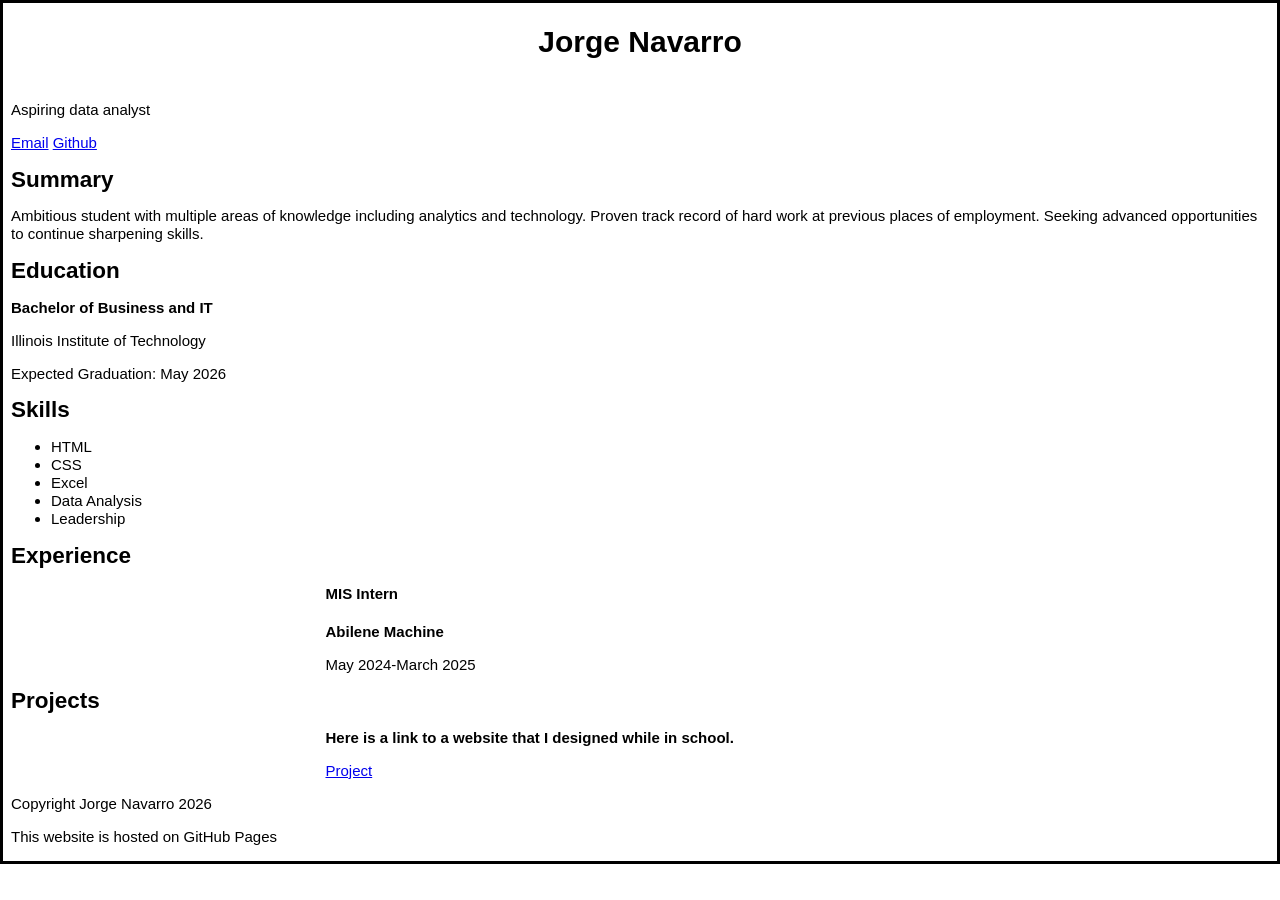
==== Lab1/index.html @ 214402af "make headers bigger" ====
<!DOCTYPE html>
<html lang="en">
<head>
  <meta charset="UTF-8">
  <title>Lab 1 Resume</title>
  <link rel="stylesheet" href="style.css">
</head>
<body>
  <header>
    <h1>Jorge Navarro</h1>
    <p>Aspiring data analyst</p>
    <a href="mailto:jnavarro11@hawk.illinoistech.edu">Email</a>
    <a href="https://github.com/jorgenavarro1">Github</a>
  </header>
  
  <section>
    <h2>Summary</h2>
    <p>Ambitious student with multiple areas of knowledge including analytics and technology. Proven track record of hard work at previous places of employment. Seeking advanced opportunities to continue sharpening skills. </p>
  </section>
  
  <section>
    <h2>Education</h2>
    <p><strong>Bachelor of Business and IT</strong></p>
    <p>Illinois Institute of Technology</p>
    <p>Expected Graduation: May 2026</p>
    </section>

  <section>
    <h2>Skills</h2>
    <ul class="skills">
      <li>HTML</li>
      <li>CSS</li>
      <li>Excel</li>
      <li>Data Analysis</li>
      <li>Leadership</li>
    </ul>
  </section>

  <section>
    <h2>Experience</h2>
    <div class="Experience">
      <h4>MIS Intern</h4>
      <p><strong>Abilene Machine</strong></p>
      <p>May 2024-March 2025</p>
    </div>
  </section>

  <section>
    <h2>Projects</h2>
    <div class="projects">
      <p><strong>Here is a link to a website that I designed while in school.</strong></p>
      <a href="https://jorgenavarro1.github.io/Project-3/music.html">Project</a>
    </div>
  </section>

  <footer>
    <p>Copyright Jorge Navarro 2026</p>
    <p>This website is hosted on GitHub Pages</p>
  </footer>

</body>
</html>
---- Lab1/style.css ----
h1 {
  text-align: center;
  margin-bottom: 30px;
  font-size: 30px;
  margin-top: 20px;
  font-family: sans-serif;
}

html {
   line-height: 1.2em;
   font-family: sans-serif;
   font-size: 15px;
}

input {
  height: 30px;
  margin-bottom: 10px;
  width: 98%;
  box-sizing: border-box;
}

div {
  width: 50%;
  margin: 0 auto;
}

label {
  text-align: center;
  height: 30px;
}

.button {
  background-color: blanchedalmond;
}

@media screen and (min-width: 620px) {

  h1 {
    text-align: center;
    margin-bottom: 50px;
    margin-top: 30px;
    text-underline-position: under;
  }

  input {
    height: 40px;
    margin-bottom: 20px;
    width: 98%;
    border: double;
    border-color: gray;
    text-align: center;
  }

  html {
    border: solid;
  }

  .button {
    background-color: blanchedalmond;
    padding: 0 20px;
    float: right;
    margin-bottom: 10px;
    
  }
}
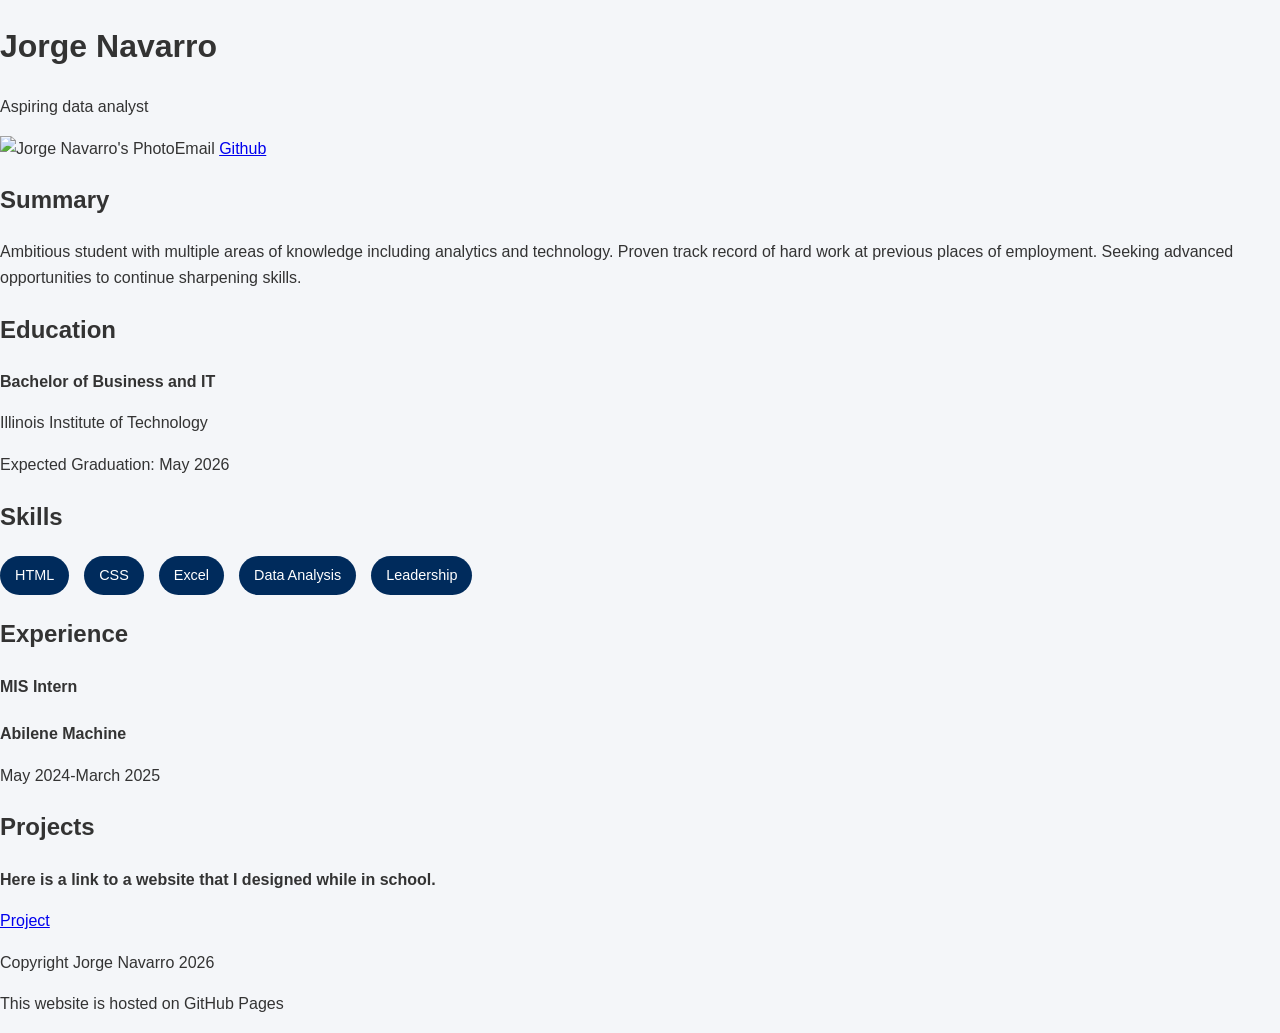
==== commit c6290b53: "Add in my photo" ====
--- a/Lab1/index.html
+++ b/Lab1/index.html
@@ -9,6 +9,7 @@
   <header>
     <h1>Jorge Navarro</h1>
     <p>Aspiring data analyst</p>
+    <img src="myphoto.jpeg" alt="Jorge Navarro's Photo" class="myphoto"
     <a href="mailto:jnavarro11@hawk.illinoistech.edu">Email</a>
     <a href="https://github.com/jorgenavarro1">Github</a>
   </header>
--- a/Lab1/style.css
+++ b/Lab1/style.css
@@ -1,65 +1,122 @@
-h1 {
-  text-align: center;
-  margin-bottom: 30px;
-  font-size: 30px;
-  margin-top: 20px;
-  font-family: sans-serif;
+body {
+  font-family: Arial, Helvetica, sans-serif;
+  margin: 0;
+  background-color: #f4f6f9;
+  color: #333;
+  line-height: 1.6;
 }
 
-html {
-   line-height: 1.2em;
-   font-family: sans-serif;
-   font-size: 15px;
+.header {
+  background-color: #002b5c;
+  color: white;
+  padding: 40px 20px;
 }
 
-input {
-  height: 30px;
-  margin-bottom: 10px;
-  width: 98%;
-  box-sizing: border-box;
-}
-
-div {
-  width: 50%;
+.header-content {
+  display: flex;
+  justify-content: center;
+  align-items: center;
+  gap: 40px;
+  max-width: 1000px;
   margin: 0 auto;
 }
 
-label {
-  text-align: center;
-  height: 30px;
+.profile-img {
+  width: 150px;
+  height: 150px;
+  border-radius: 50%;
+  object-fit: cover;
+  border: 4px solid white;
 }
 
-.button {
-  background-color: blanchedalmond;
+.contact-links {
+  display: flex;
+  gap: 15px;
+  margin-top: 10px;
 }
 
-@media screen and (min-width: 620px) {
+.contact-links a {
+  color: white;
+  text-decoration: none;
+  font-weight: bold;
+}
 
-  h1 {
-    text-align: center;
-    margin-bottom: 50px;
-    margin-top: 30px;
-    text-underline-position: under;
-  }
+.contact-links a:hover {
+  text-decoration: underline;
+}
 
-  input {
-    height: 40px;
-    margin-bottom: 20px;
-    width: 98%;
-    border: double;
-    border-color: gray;
-    text-align: center;
-  }
+.section {
+  max-width: 1000px;
+  margin: 40px auto;
+  padding: 0 20px;
 
-  html {
-    border: solid;
-  }
+  display: flex;
+  flex-direction: column;
+  gap: 10px;
+}
 
-  .button {
-    background-color: blanchedalmond;
-    padding: 0 20px;
-    float: right;
-    margin-bottom: 10px;
-    
-  }
+h3 {
+  border-bottom: 2px solid #002b5c;
+  padding-bottom: 5px;
+  margin-bottom: 10px;
+  color: #002b5c;
 }
+
+.skills {
+  display: flex;
+  flex-wrap: wrap;
+  gap: 15px;
+  list-style: none;
+  padding: 0;
+}
+
+.skills li {
+  background-color: #002b5c;
+  color: white;
+  padding: 8px 15px;
+  border-radius: 20px;
+  font-size: 0.9rem;
+}
+
+.experience-item {
+  display: flex;
+  flex-direction: column;
+  gap: 5px;
+  background-color: white;
+  padding: 15px;
+  border-left: 4px solid #002b5c;
+  box-shadow: 0 2px 5px rgba(0,0,0,0.05);
+}
+
+.project-item {
+  display: flex;
+  flex-direction: column;
+  gap: 8px;
+  background-color: white;
+  padding: 15px;
+  border-left: 4px solid #002b5c;
+  box-shadow: 0 2px 5px rgba(0,0,0,0.05);
+}
+
+.project-item a {
+  width: fit-content;
+  color: #002b5c;
+  font-weight: bold;
+  text-decoration: none;
+}
+
+.project-item a:hover {
+  text-decoration: underline;
+}
+
+.footer {
+  display: flex;
+  flex-direction: column;
+  align-items: center;
+  justify-content: center;
+
+  background-color: #002b5c;
+  color: white;
+  padding: 20px;
+  margin-top: 40px;
+}
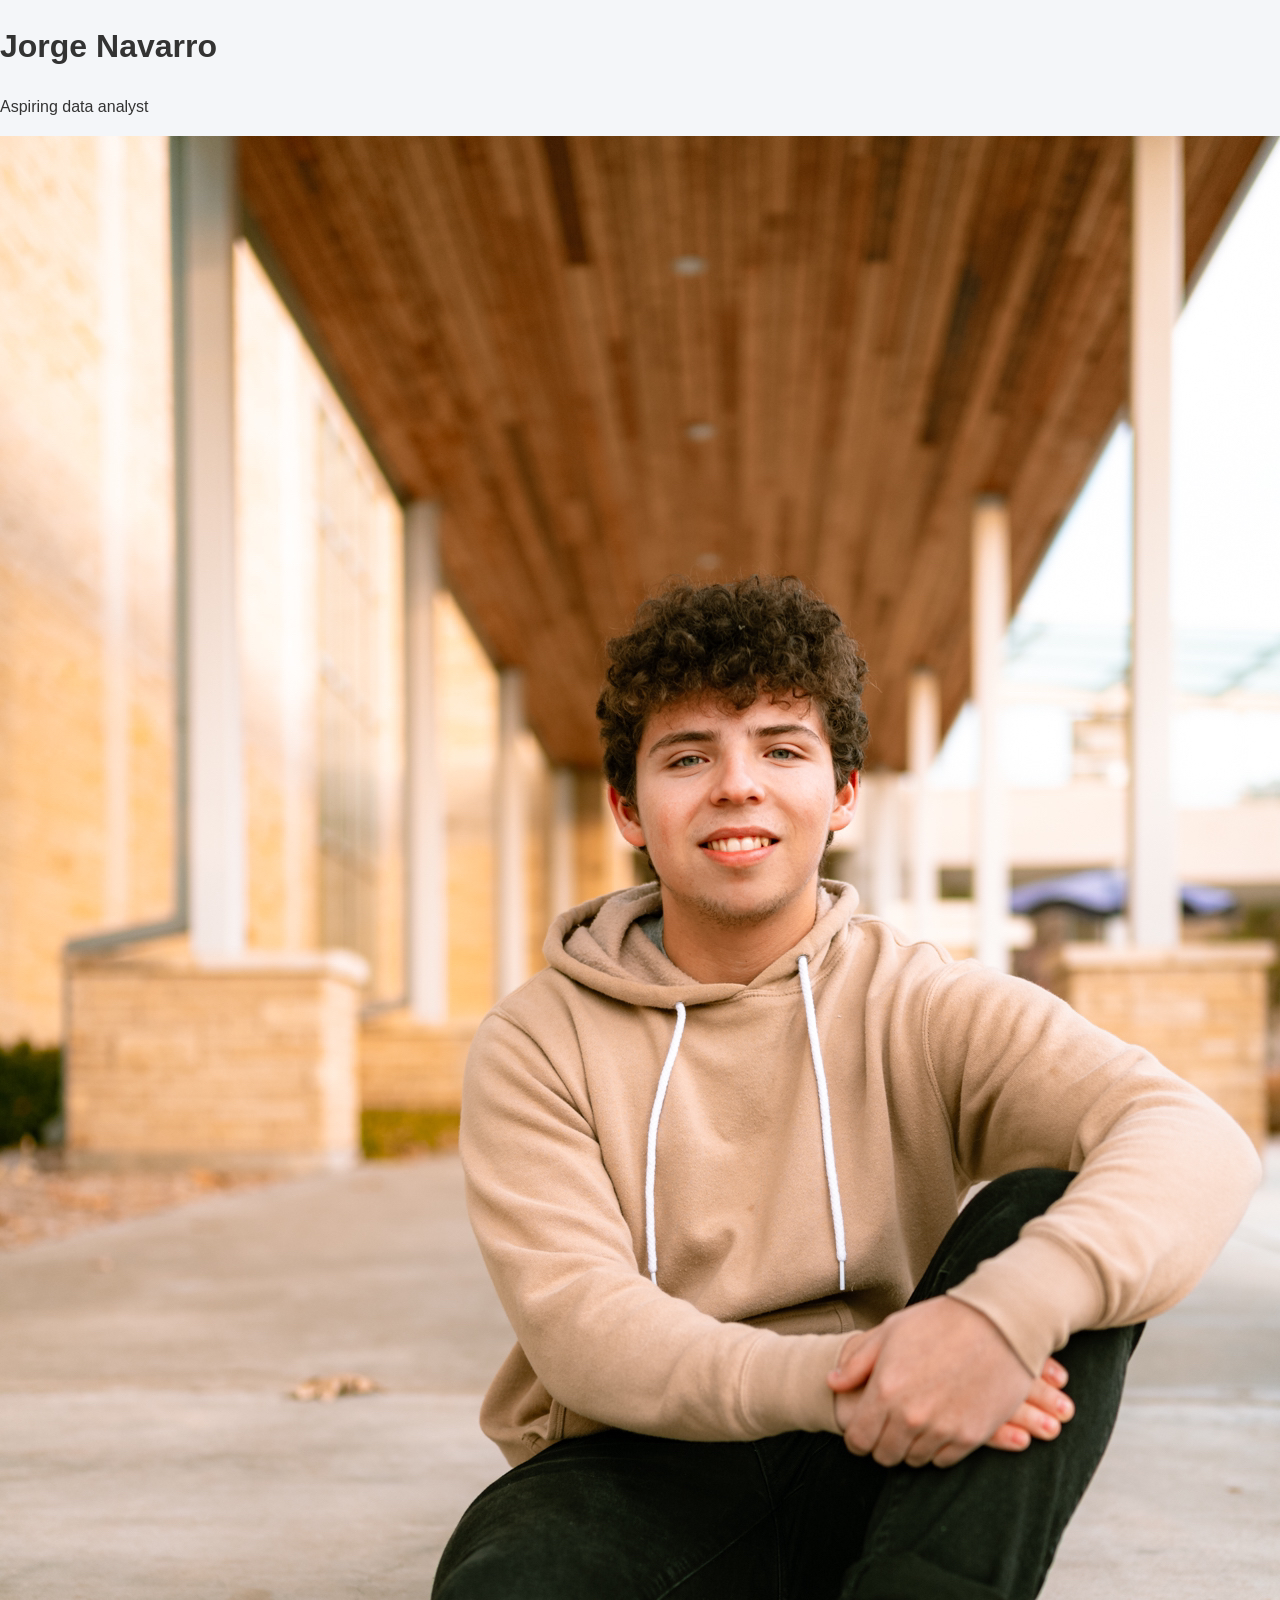
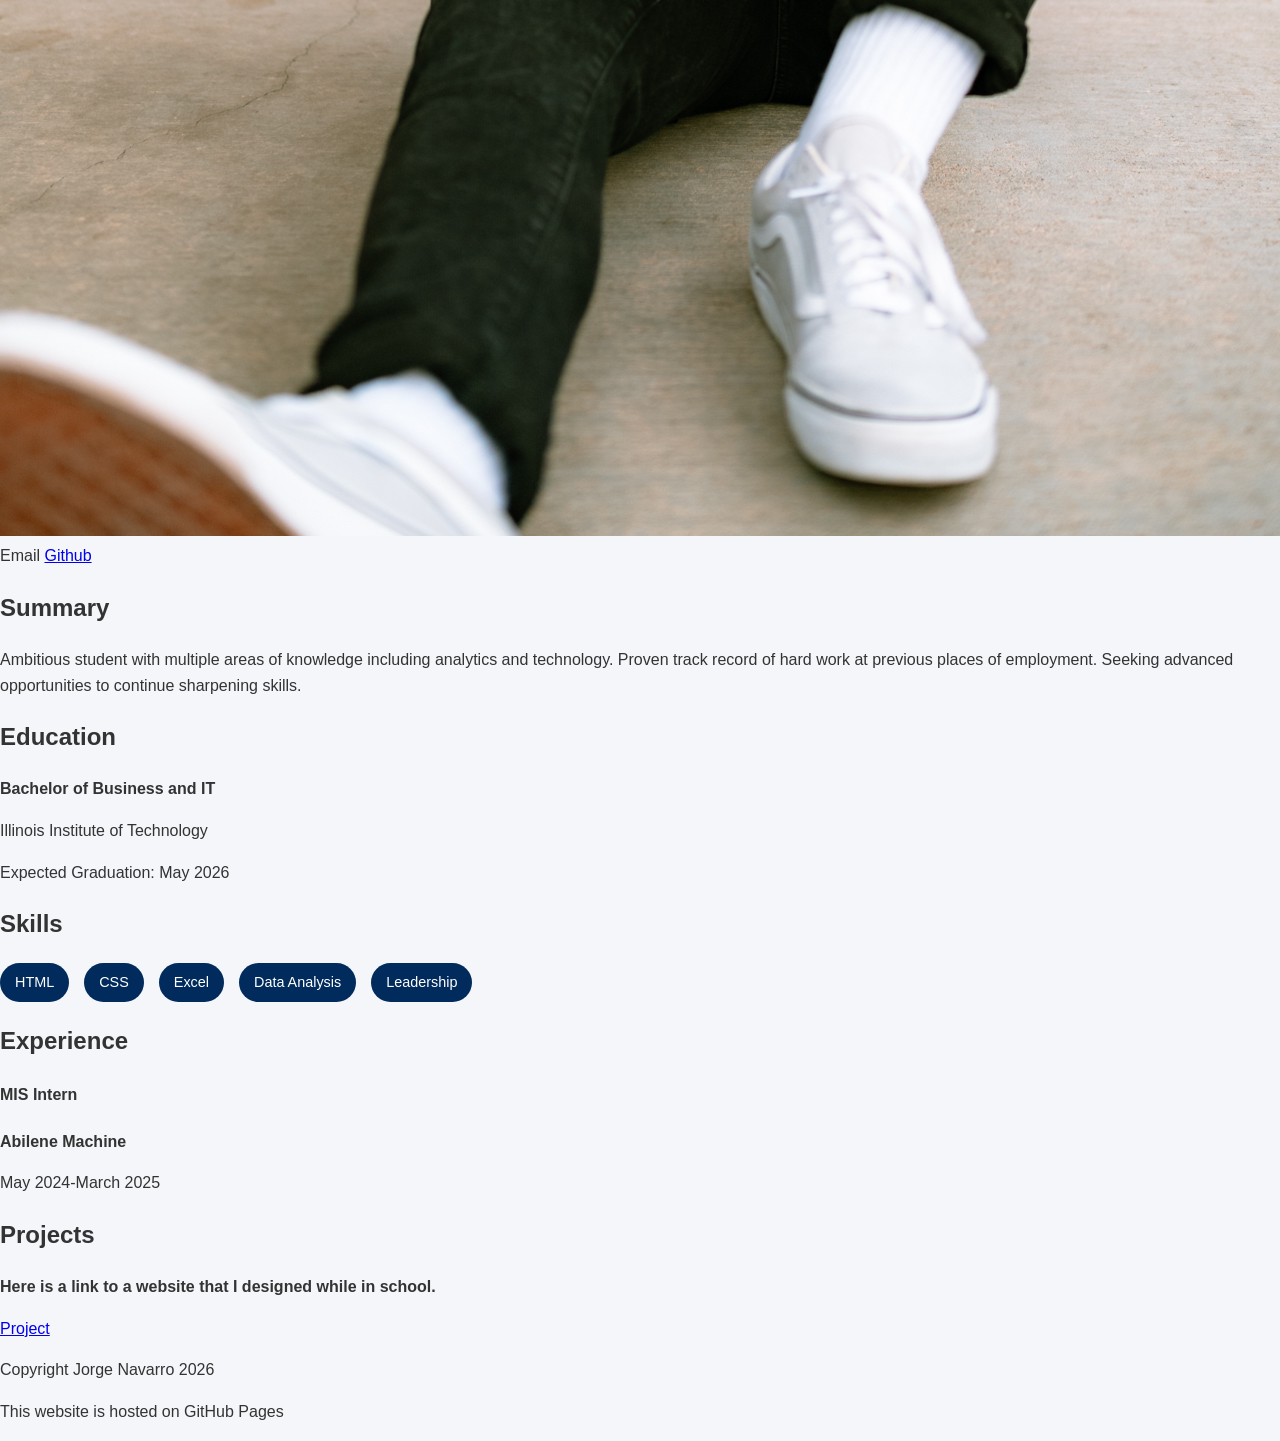
==== commit a4098fb6: "fix link for photo" ====
--- a/Lab1/index.html
+++ b/Lab1/index.html
@@ -9,7 +9,7 @@
   <header>
     <h1>Jorge Navarro</h1>
     <p>Aspiring data analyst</p>
-    <img src="myphoto.jpeg" alt="Jorge Navarro's Photo" class="myphoto"
+    <img src="images/myphoto.jpeg" alt="Jorge Navarro's Photo" class="myphoto"
     <a href="mailto:jnavarro11@hawk.illinoistech.edu">Email</a>
     <a href="https://github.com/jorgenavarro1">Github</a>
   </header>
@@ -39,7 +39,7 @@
 
   <section>
     <h2>Experience</h2>
-    <div class="Experience">
+    <div class="experience">
       <h4>MIS Intern</h4>
       <p><strong>Abilene Machine</strong></p>
       <p>May 2024-March 2025</p>
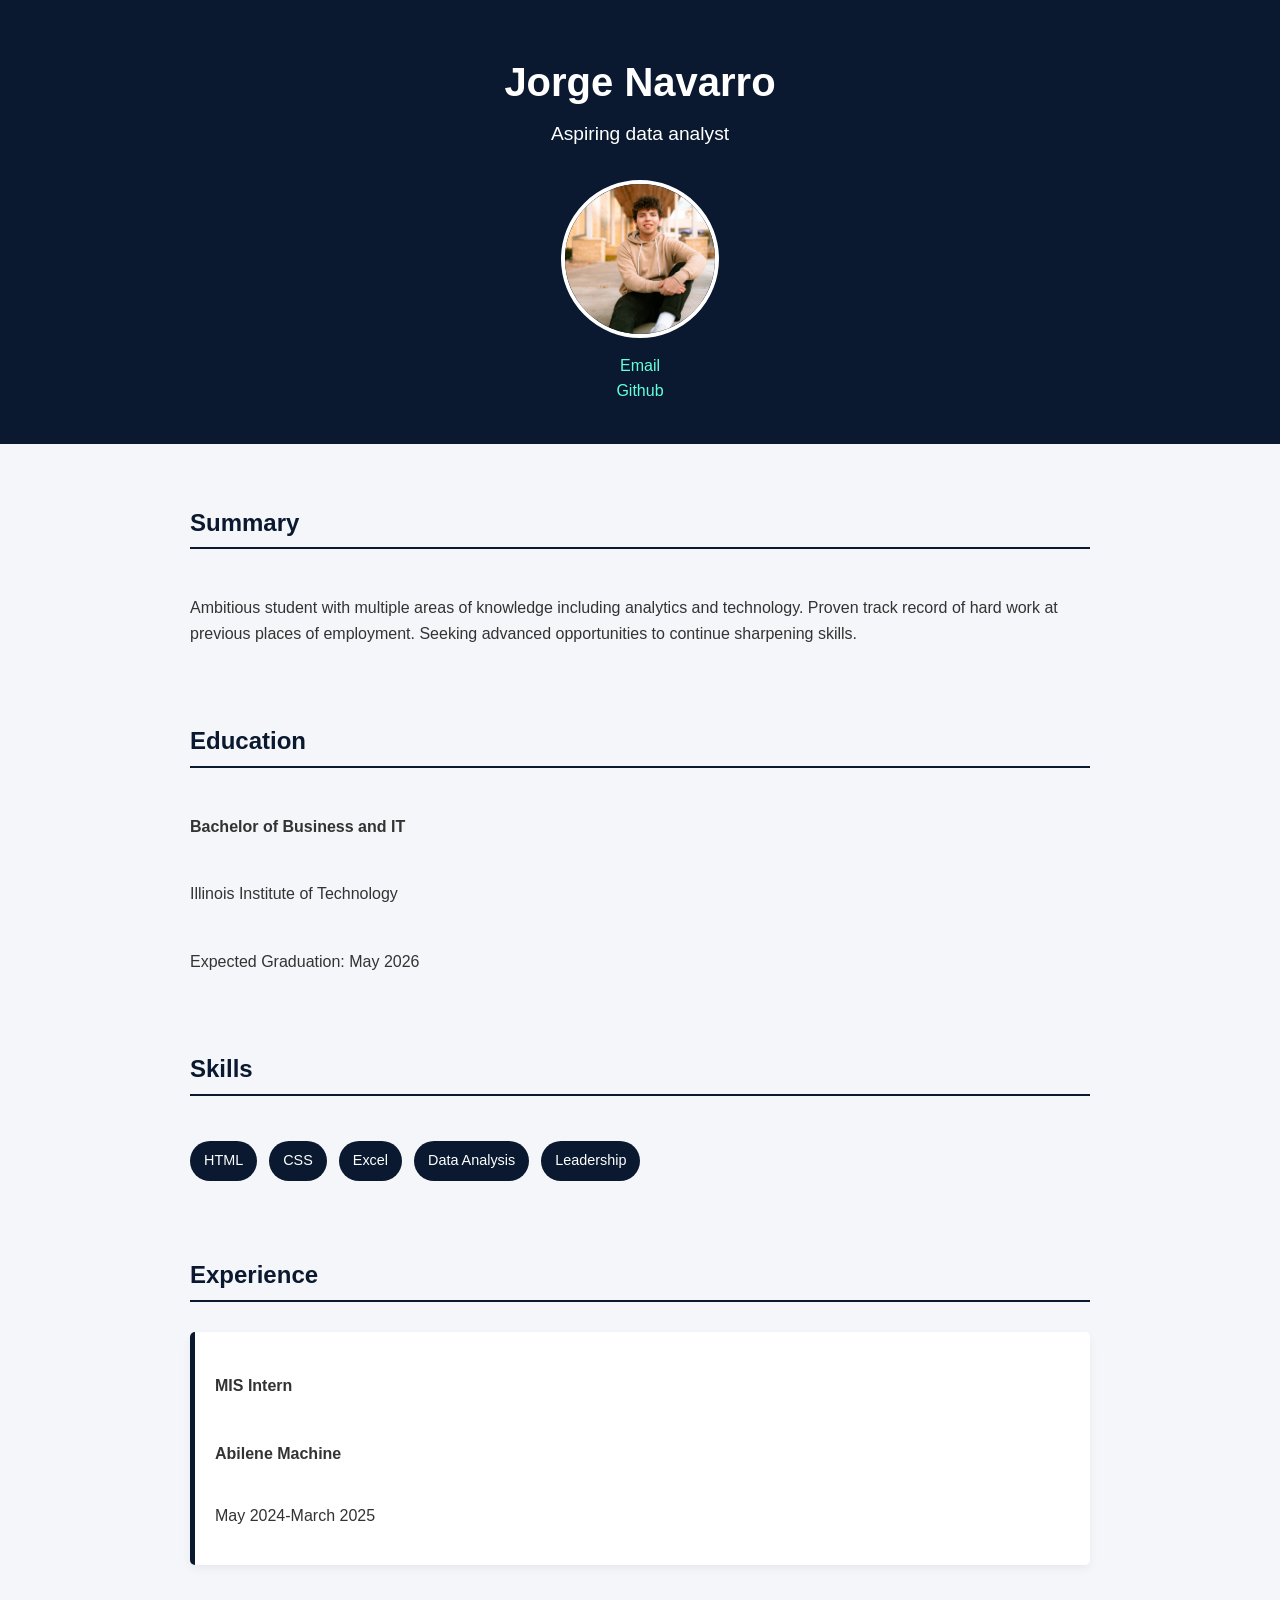
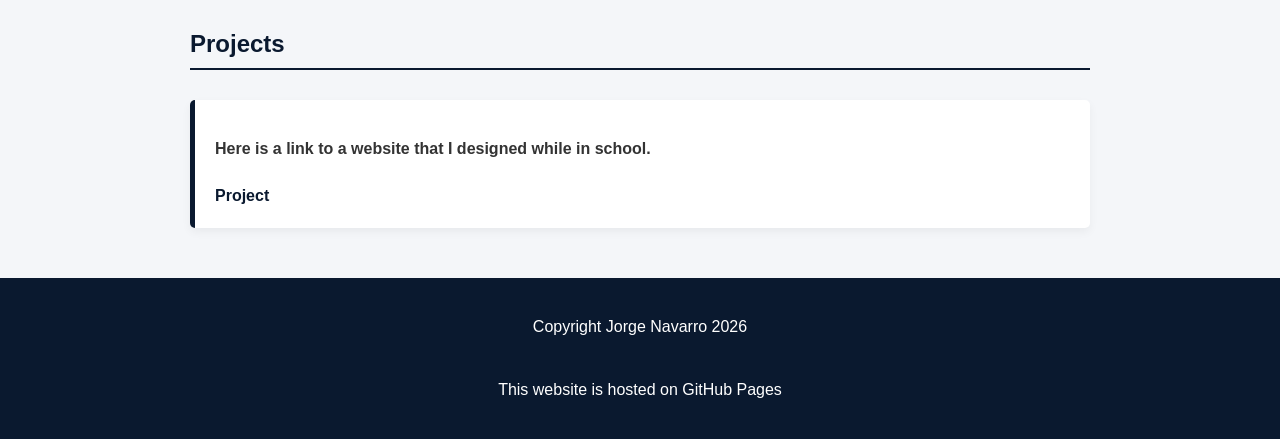
==== commit 5091c6da: "Fix error with email link" ====
--- a/Lab1/index.html
+++ b/Lab1/index.html
@@ -9,7 +9,7 @@
   <header>
     <h1>Jorge Navarro</h1>
     <p>Aspiring data analyst</p>
-    <img src="images/myphoto.jpeg" alt="Jorge Navarro's Photo" class="myphoto"
+    <img src="images/myphoto.jpeg" alt="Jorge Navarro's Photo" class="myphoto">
     <a href="mailto:jnavarro11@hawk.illinoistech.edu">Email</a>
     <a href="https://github.com/jorgenavarro1">Github</a>
   </header>
--- a/Lab1/style.css
+++ b/Lab1/style.css
@@ -1,52 +1,61 @@
 body {
-  font-family: Arial, Helvetica, sans-serif;
   margin: 0;
+  font-family: 'Segoe UI', Arial, sans-serif;
   background-color: #f4f6f9;
   color: #333;
   line-height: 1.6;
 }
 
-.header {
-  background-color: #002b5c;
+/* ===== HEADER ===== */
+
+header {
+  background-color: #0a192f;
   color: white;
   padding: 40px 20px;
+
+  display: flex;
+  flex-direction: column;
+  align-items: center;
+  text-align: center;
 }
 
-.header-content {
-  display: flex;
-  justify-content: center;
-  align-items: center;
-  gap: 40px;
-  max-width: 1000px;
-  margin: 0 auto;
+header h1 {
+  margin: 10px 0 5px 0;
+  font-size: 2.5rem;
 }
 
-.profile-img {
+header p {
+  margin: 0 0 15px 0;
+  font-size: 1.2rem;
+  font-weight: 300;
+}
+
+/* Profile Image */
+.myphoto {
   width: 150px;
   height: 150px;
+  object-fit: cover;
   border-radius: 50%;
-  object-fit: cover;
   border: 4px solid white;
+  margin: 15px 0;
 }
 
-.contact-links {
-  display: flex;
-  gap: 15px;
-  margin-top: 10px;
+/* Contact Links */
+header a {
+  color: #64ffda;
+  text-decoration: none;
+  margin: 0 10px;
+  font-weight: 500;
 }
 
-.contact-links a {
-  color: white;
-  text-decoration: none;
-  font-weight: bold;
-}
-
-.contact-links a:hover {
+header a:hover {
   text-decoration: underline;
 }
 
-.section {
-  max-width: 1000px;
+/* ===== SECTIONS ===== */
+
+section {
+  max-width: 900px;
   margin: 40px auto;
   padding: 0 20px;
 
@@ -55,68 +64,66 @@
   gap: 10px;
 }
 
-h3 {
-  border-bottom: 2px solid #002b5c;
+section h2 {
+  border-bottom: 2px solid #0a192f;
   padding-bottom: 5px;
-  margin-bottom: 10px;
-  color: #002b5c;
+  color: #0a192f;
 }
+
+/* ===== SKILLS ===== */
 
 .skills {
   display: flex;
   flex-wrap: wrap;
-  gap: 15px;
+  gap: 12px;
   list-style: none;
   padding: 0;
 }
 
 .skills li {
-  background-color: #002b5c;
+  background-color: #0a192f;
   color: white;
-  padding: 8px 15px;
+  padding: 8px 14px;
   border-radius: 20px;
   font-size: 0.9rem;
 }
 
-.experience-item {
+/* ===== EXPERIENCE & PROJECTS CARDS ===== */
+
+.experience,
+.projects {
+  background-color: white;
+  padding: 20px;
+  border-left: 5px solid #0a192f;
+  box-shadow: 0 4px 10px rgba(0, 0, 0, 0.05);
+  border-radius: 5px;
+
   display: flex;
   flex-direction: column;
   gap: 5px;
-  background-color: white;
-  padding: 15px;
-  border-left: 4px solid #002b5c;
-  box-shadow: 0 2px 5px rgba(0,0,0,0.05);
 }
 
-.project-item {
-  display: flex;
-  flex-direction: column;
-  gap: 8px;
-  background-color: white;
-  padding: 15px;
-  border-left: 4px solid #002b5c;
-  box-shadow: 0 2px 5px rgba(0,0,0,0.05);
-}
-
-.project-item a {
-  width: fit-content;
-  color: #002b5c;
+/* Project Link */
+.projects a {
+  color: #0a192f;
   font-weight: bold;
   text-decoration: none;
 }
 
-.project-item a:hover {
+.projects a:hover {
   text-decoration: underline;
 }
 
-.footer {
+/* ===== FOOTER ===== */
+
+footer {
+  background-color: #0a192f;
+  color: white;
+  text-align: center;
+  padding: 20px;
+  margin-top: 50px;
+
   display: flex;
   flex-direction: column;
-  align-items: center;
-  justify-content: center;
-
-  background-color: #002b5c;
-  color: white;
-  padding: 20px;
-  margin-top: 40px;
-}
+  gap: 5px;
+}
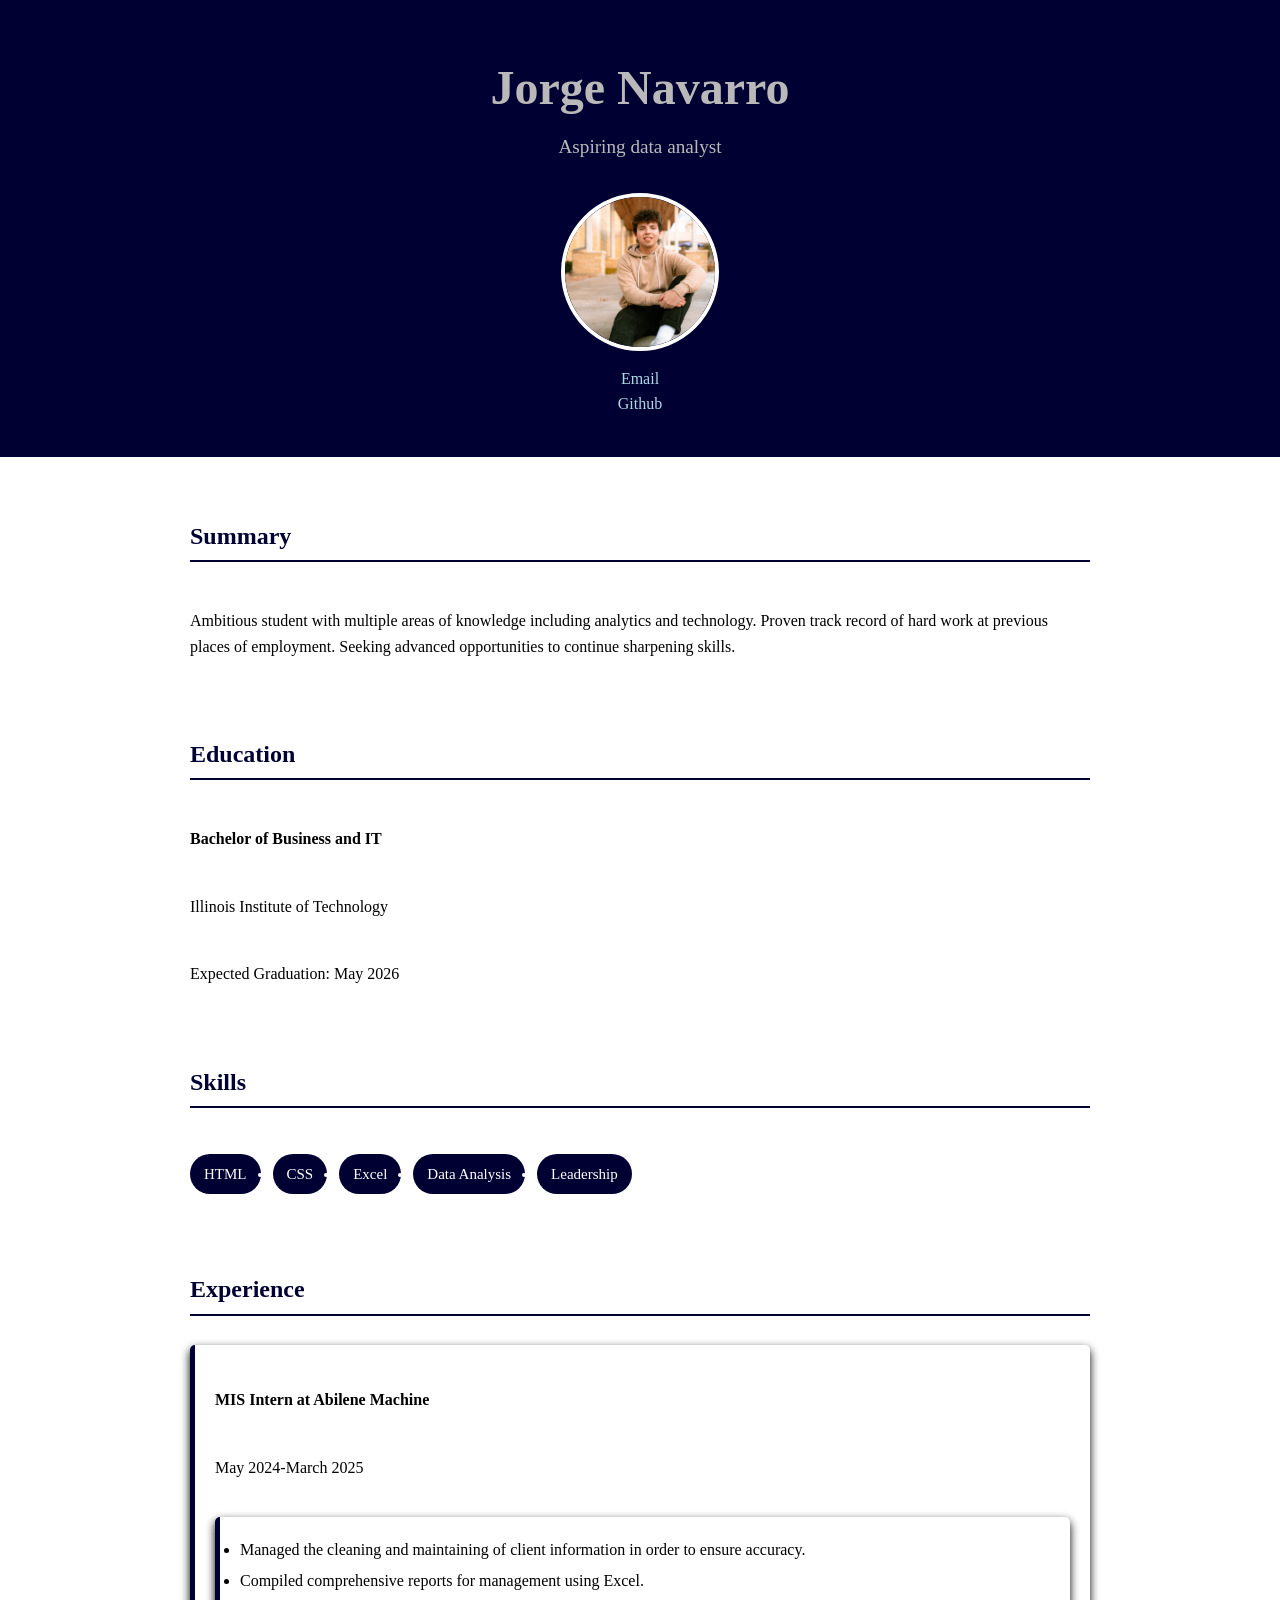
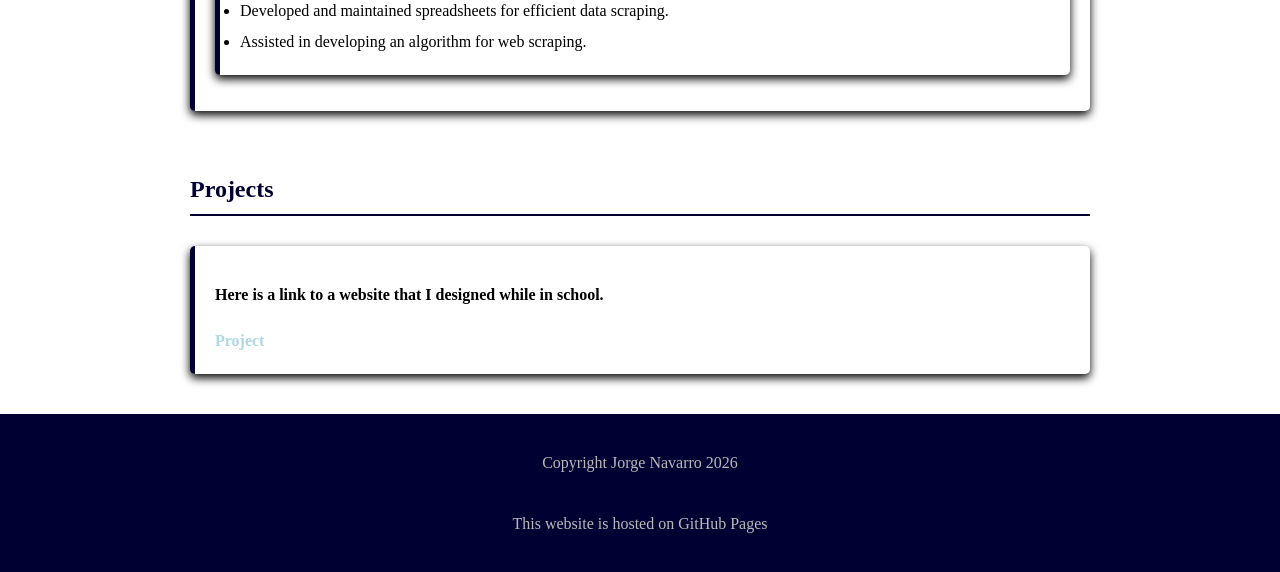
==== commit 79792cfd: "Add more detail to experience section" ====
--- a/Lab1/index.html
+++ b/Lab1/index.html
@@ -40,9 +40,14 @@
   <section>
     <h2>Experience</h2>
     <div class="experience">
-      <h4>MIS Intern</h4>
-      <p><strong>Abilene Machine</strong></p>
+      <h4>MIS Intern at <strong>Abilene Machine</strong></h4>
       <p>May 2024-March 2025</p>
+      <ul class="experience">
+        <li>Managed the cleaning and maintaining of client information in order to ensure accuracy.</li>
+        <li>Compiled comprehensive reports for management using Excel.</li>
+        <li>Developed and maintained spreadsheets for efficient data scraping.</li>
+        <li>Assisted in developing an algorithm for web scraping.</li>
+      </ul>
     </div>
   </section>
 
--- a/Lab1/style.css
+++ b/Lab1/style.css
@@ -1,16 +1,13 @@
 body {
   margin: 0;
-  font-family: 'Segoe UI', Arial, sans-serif;
-  background-color: #f4f6f9;
-  color: #333;
+  font-family: Georgia, 'Times New Roman', Times, serif
+  background-color: white;
   line-height: 1.6;
 }
 
-/* ===== HEADER ===== */
-
 header {
-  background-color: #0a192f;
-  color: white;
+  background-color: rgb(0, 0, 50);
+  color: rgb(185, 185, 185);
   padding: 40px 20px;
 
   display: flex;
@@ -21,7 +18,7 @@
 
 header h1 {
   margin: 10px 0 5px 0;
-  font-size: 2.5rem;
+  font-size: 3rem;
 }
 
 header p {
@@ -30,7 +27,6 @@
   font-weight: 300;
 }
 
-/* Profile Image */
 .myphoto {
   width: 150px;
   height: 150px;
@@ -40,9 +36,8 @@
   margin: 15px 0;
 }
 
-/* Contact Links */
 header a {
-  color: #64ffda;
+  color: lightblue;
   text-decoration: none;
   margin: 0 10px;
   font-weight: 500;
@@ -52,78 +47,67 @@
   text-decoration: underline;
 }
 
-/* ===== SECTIONS ===== */
 
 section {
   max-width: 900px;
   margin: 40px auto;
   padding: 0 20px;
-
   display: flex;
   flex-direction: column;
   gap: 10px;
 }
 
 section h2 {
-  border-bottom: 2px solid #0a192f;
+  border-bottom: 2px solid rgb(0, 0, 50);
   padding-bottom: 5px;
-  color: #0a192f;
+  color: rgb(0, 0, 50);
 }
 
-/* ===== SKILLS ===== */
 
 .skills {
   display: flex;
   flex-wrap: wrap;
   gap: 12px;
-  list-style: none;
   padding: 0;
 }
 
 .skills li {
-  background-color: #0a192f;
+  background-color: rgb(0, 0, 50);
   color: white;
   padding: 8px 14px;
   border-radius: 20px;
-  font-size: 0.9rem;
+  font-size: 15px;
 }
 
-/* ===== EXPERIENCE & PROJECTS CARDS ===== */
-
-.experience,
-.projects {
+.experience, .projects {
   background-color: white;
   padding: 20px;
-  border-left: 5px solid #0a192f;
-  box-shadow: 0 4px 10px rgba(0, 0, 0, 0.05);
+  border-left: 5px solid rgb(0, 0, 50);
+  box-shadow: 0 4px 10px black;
   border-radius: 5px;
-
   display: flex;
   flex-direction: column;
   gap: 5px;
 }
 
-/* Project Link */
 .projects a {
-  color: #0a192f;
+  color: lightblue;
   font-weight: bold;
-  text-decoration: none;
+  text-decoration: white;
 }
 
 .projects a:hover {
   text-decoration: underline;
 }
 
-/* ===== FOOTER ===== */
 
 footer {
-  background-color: #0a192f;
-  color: white;
+  background-color:rgb(0, 0, 50) ;
+  color: rgb(185, 185, 185);
   text-align: center;
   padding: 20px;
-  margin-top: 50px;
-
+  margin-top: 30px;
   display: flex;
   flex-direction: column;
-  gap: 5px;
+  gap: 3px;
 }
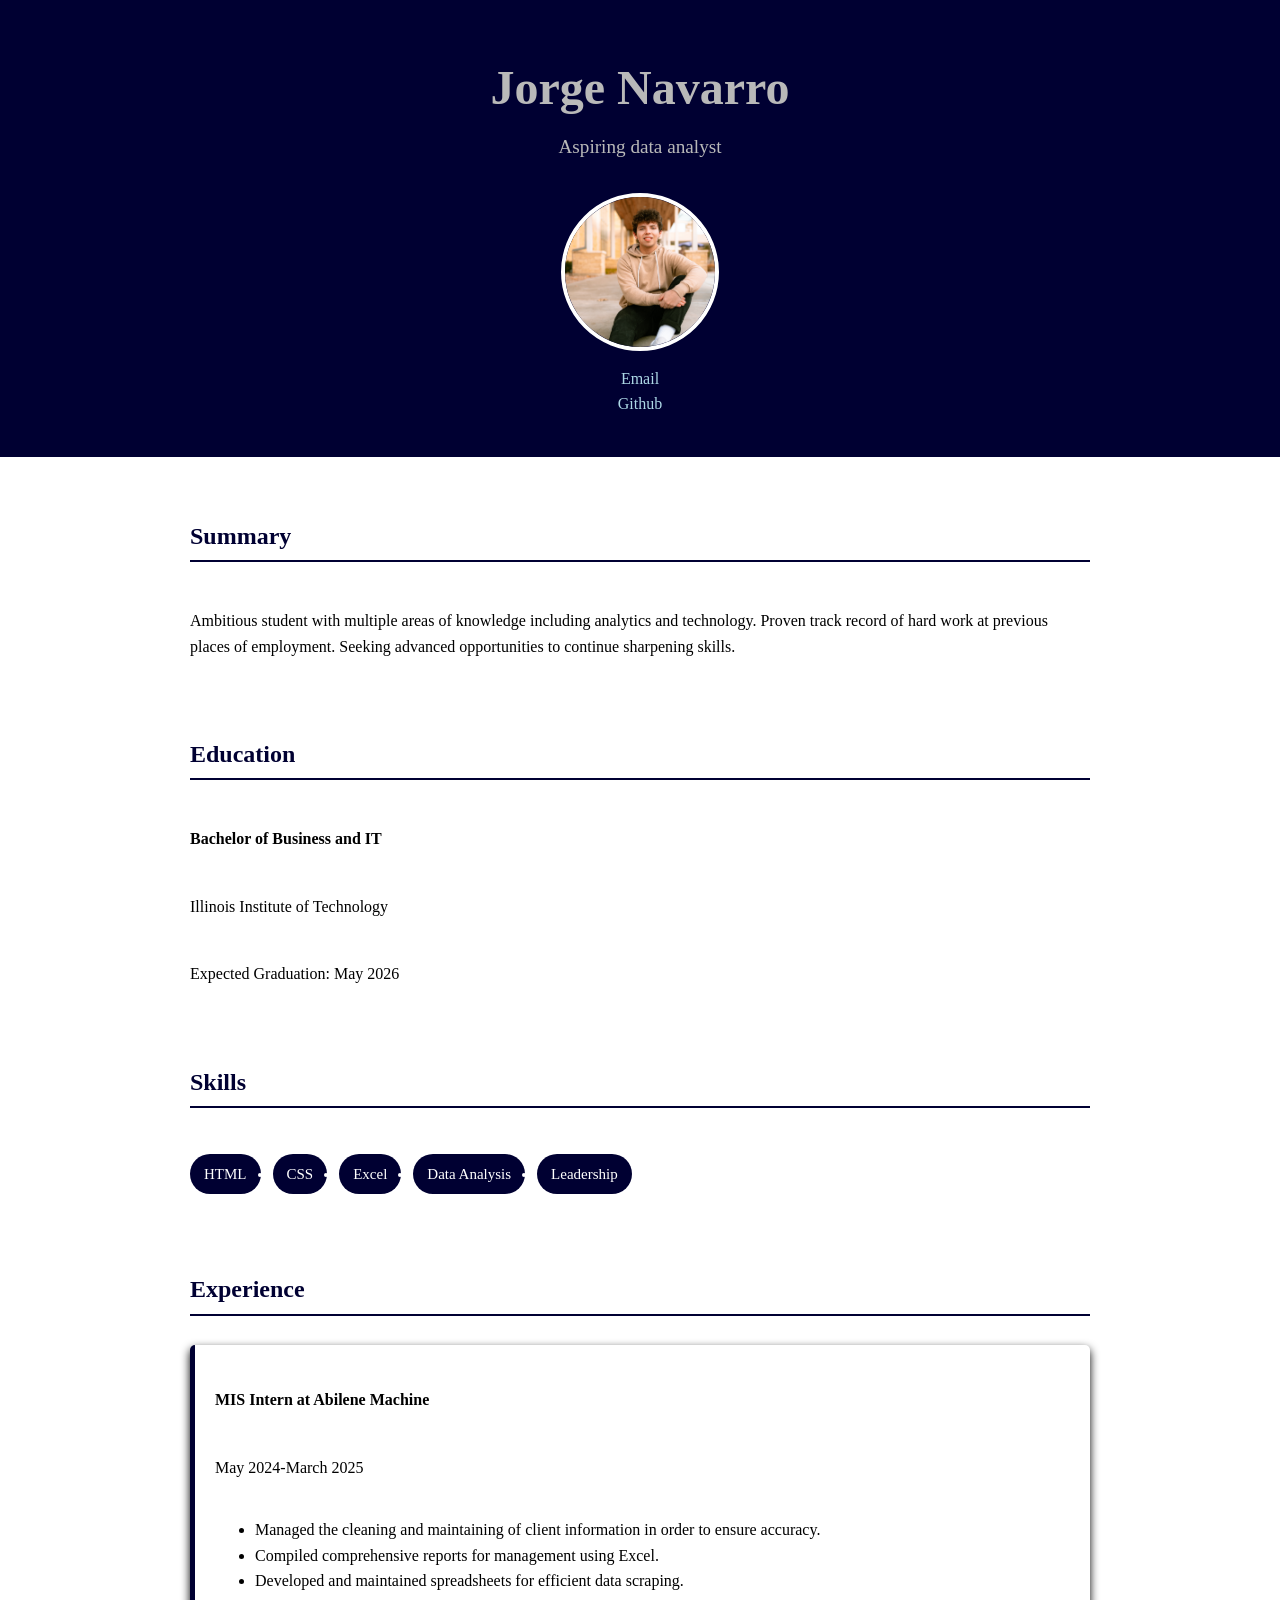
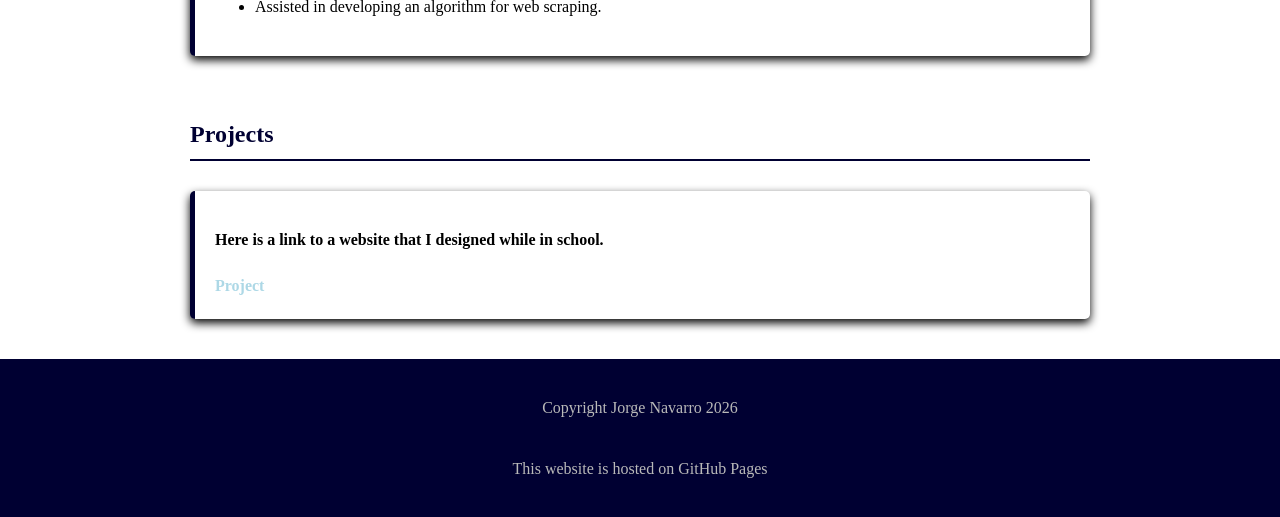
==== commit 8f8eb3ed: "Fixed border issue around experience list" ====
--- a/Lab1/index.html
+++ b/Lab1/index.html
@@ -42,7 +42,7 @@
     <div class="experience">
       <h4>MIS Intern at <strong>Abilene Machine</strong></h4>
       <p>May 2024-March 2025</p>
-      <ul class="experience">
+      <ul>
         <li>Managed the cleaning and maintaining of client information in order to ensure accuracy.</li>
         <li>Compiled comprehensive reports for management using Excel.</li>
         <li>Developed and maintained spreadsheets for efficient data scraping.</li>
--- a/Lab1/style.css
+++ b/Lab1/style.css
@@ -90,6 +90,11 @@
   gap: 5px;
 }
 
+.experience li {
+    border: none
+}
+
+
 .projects a {
   color: lightblue;
   font-weight: bold;
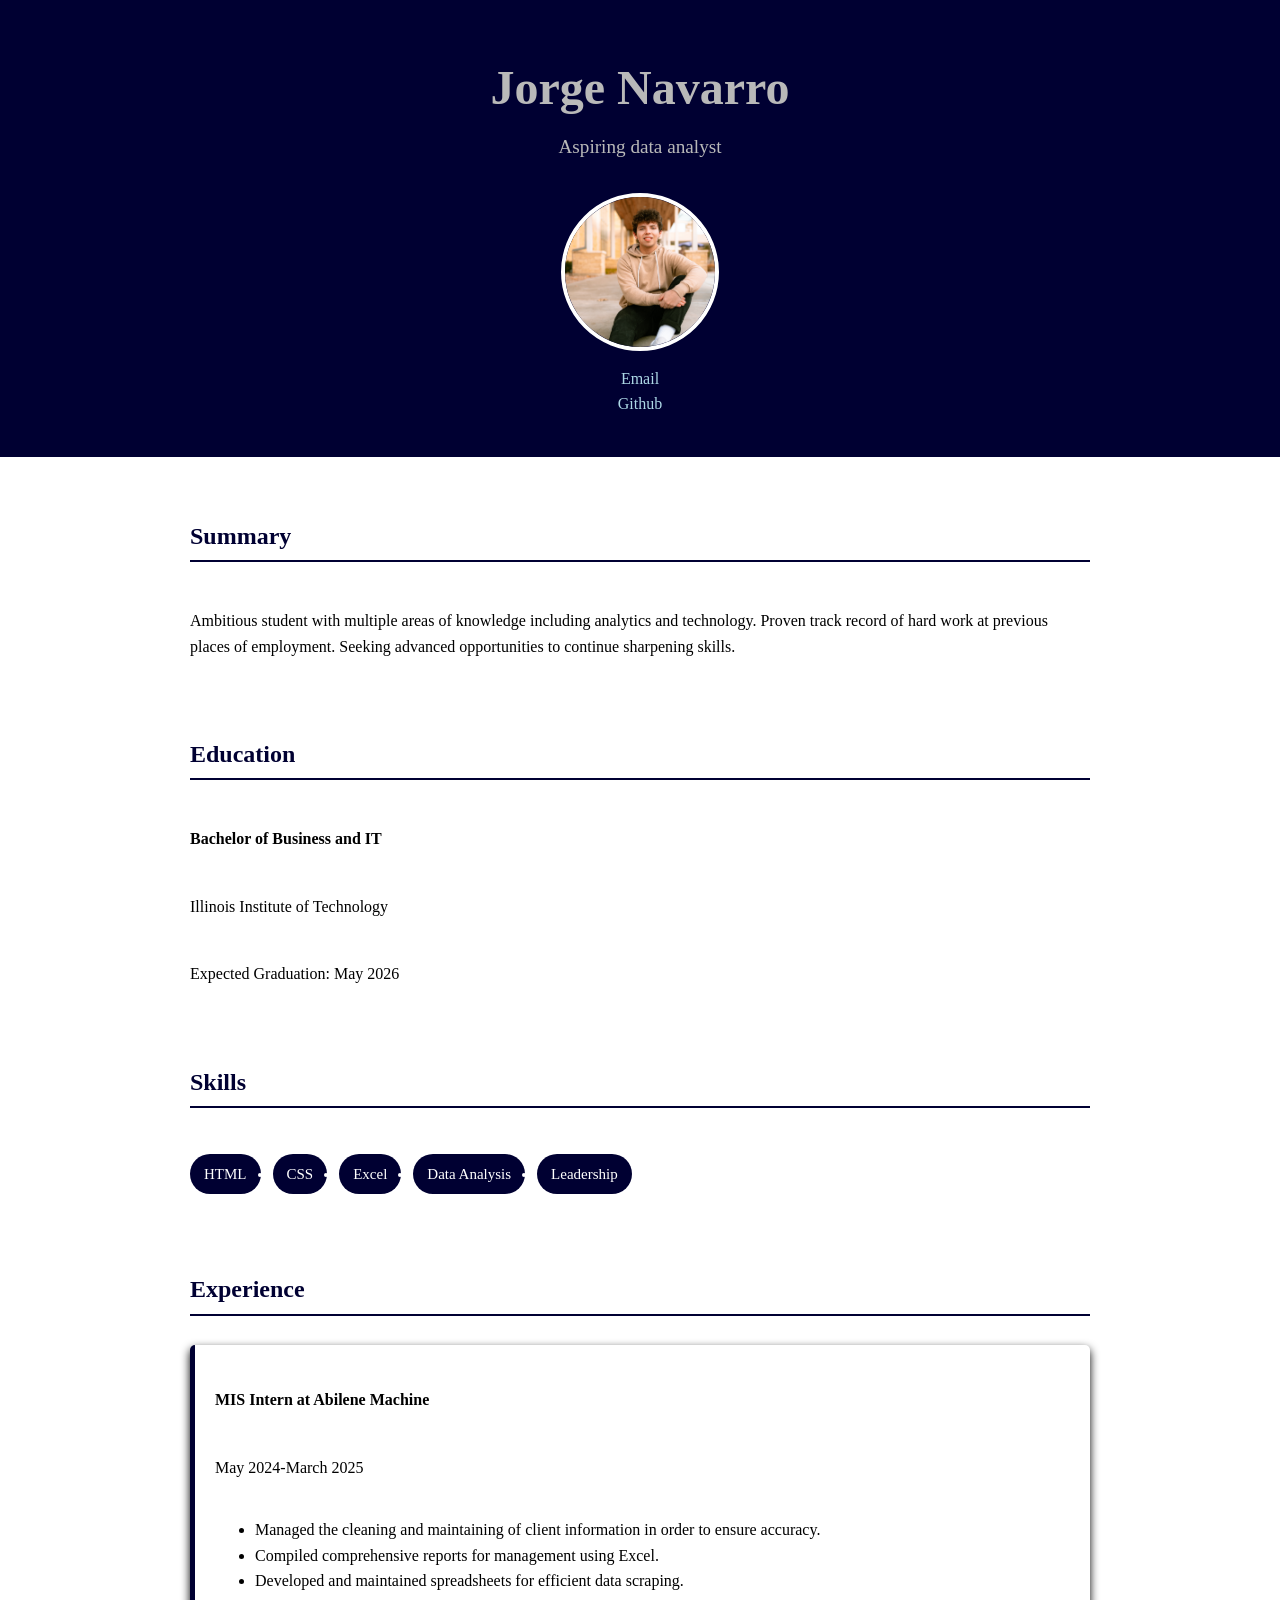
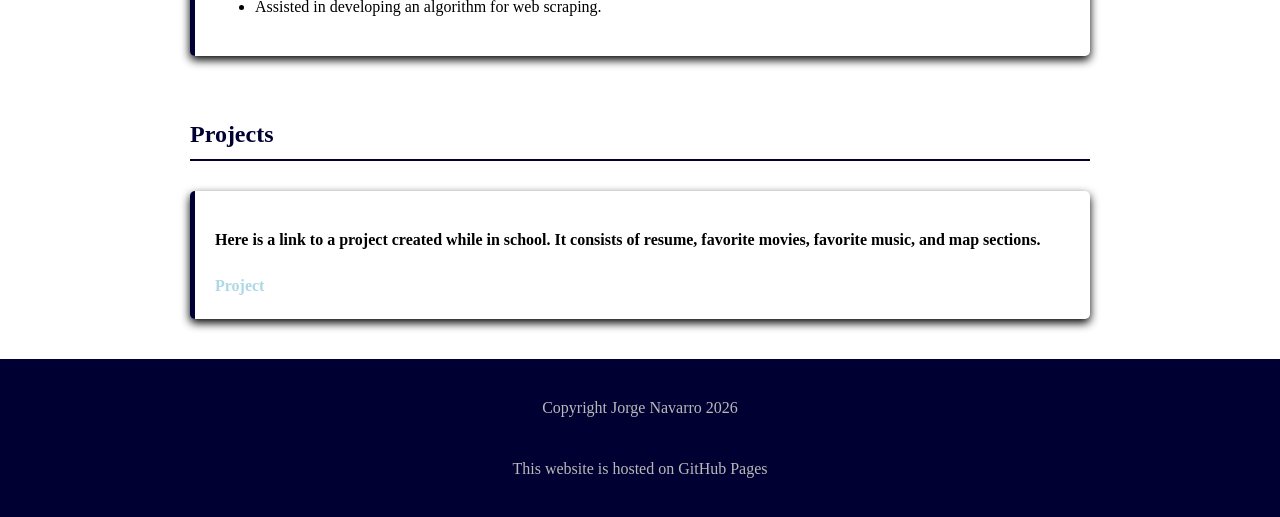
==== commit f6d28e12: "Add more detail to projects section." ====
--- a/Lab1/index.html
+++ b/Lab1/index.html
@@ -54,7 +54,7 @@
   <section>
     <h2>Projects</h2>
     <div class="projects">
-      <p><strong>Here is a link to a website that I designed while in school.</strong></p>
+      <p><strong>Here is a link to a project created while in school. It consists of resume, favorite movies, favorite music, and map sections. </strong></p>
       <a href="https://jorgenavarro1.github.io/Project-3/music.html">Project</a>
     </div>
   </section>
